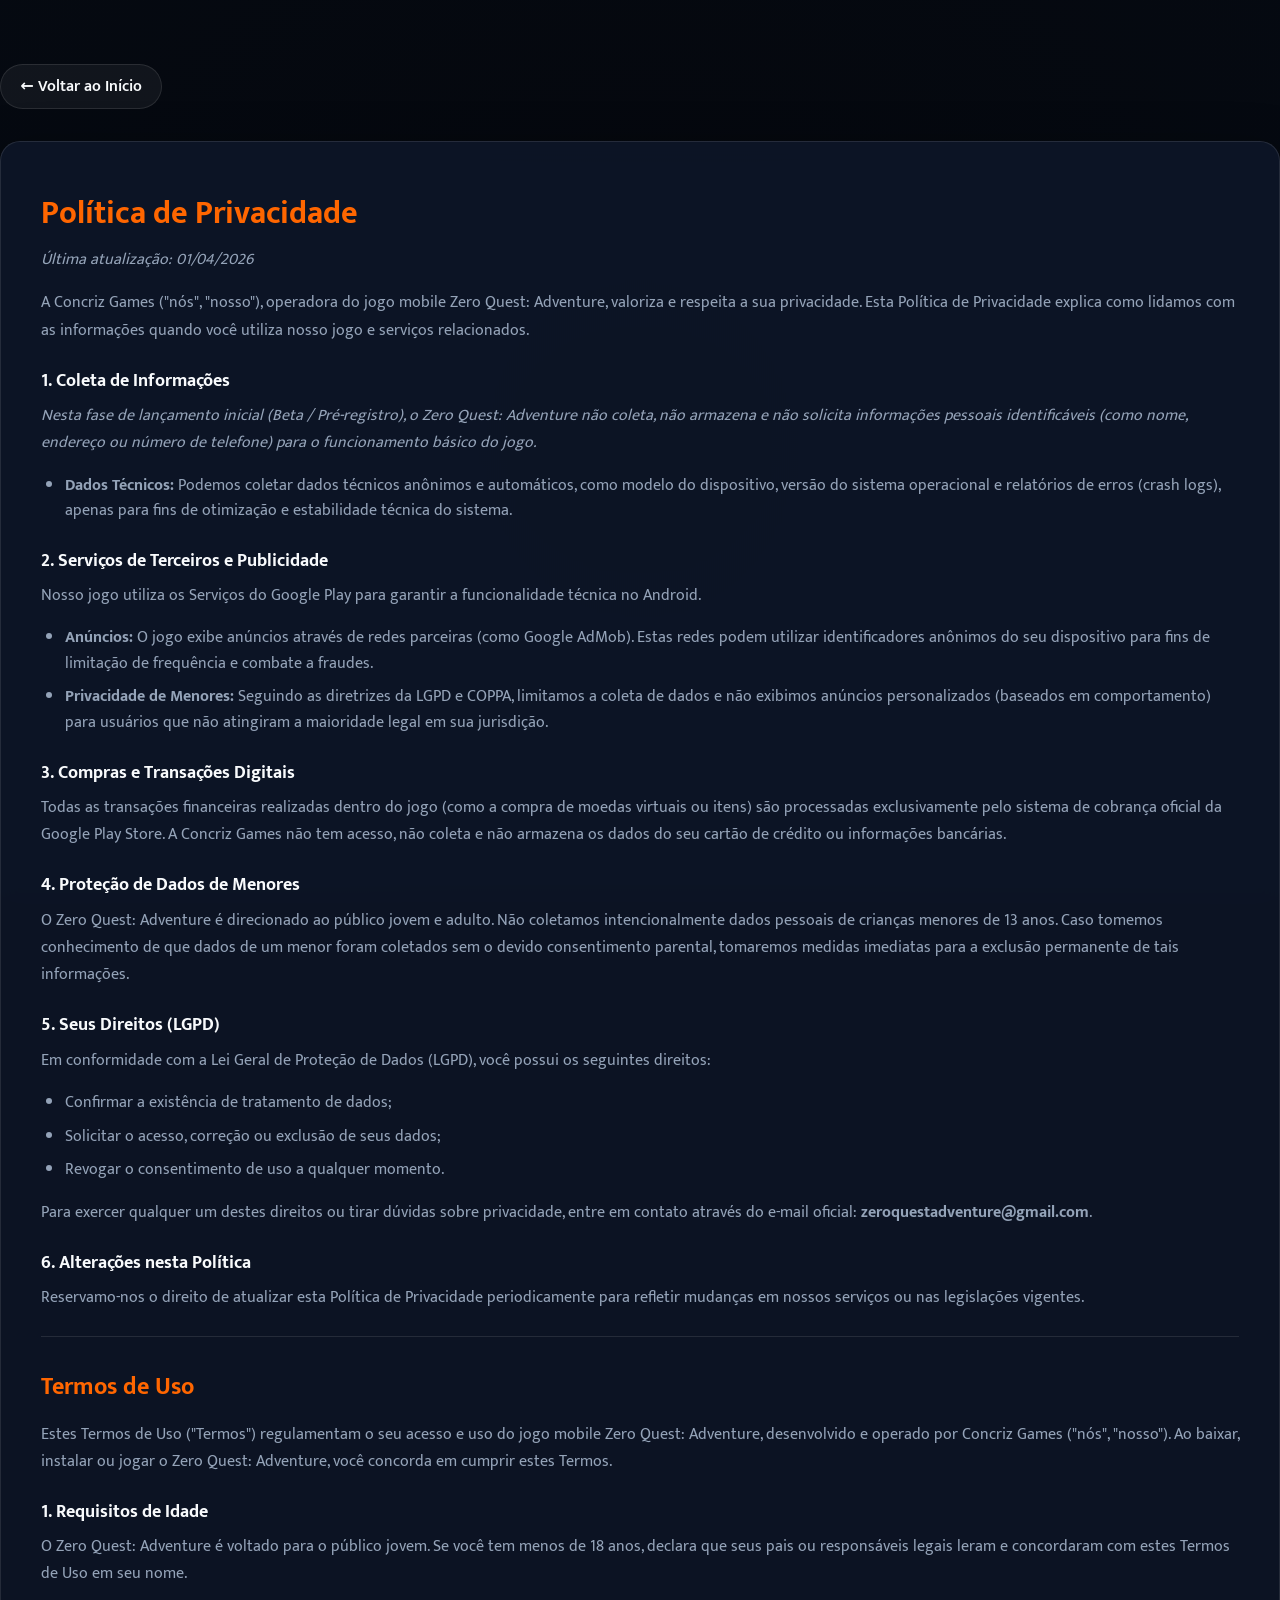
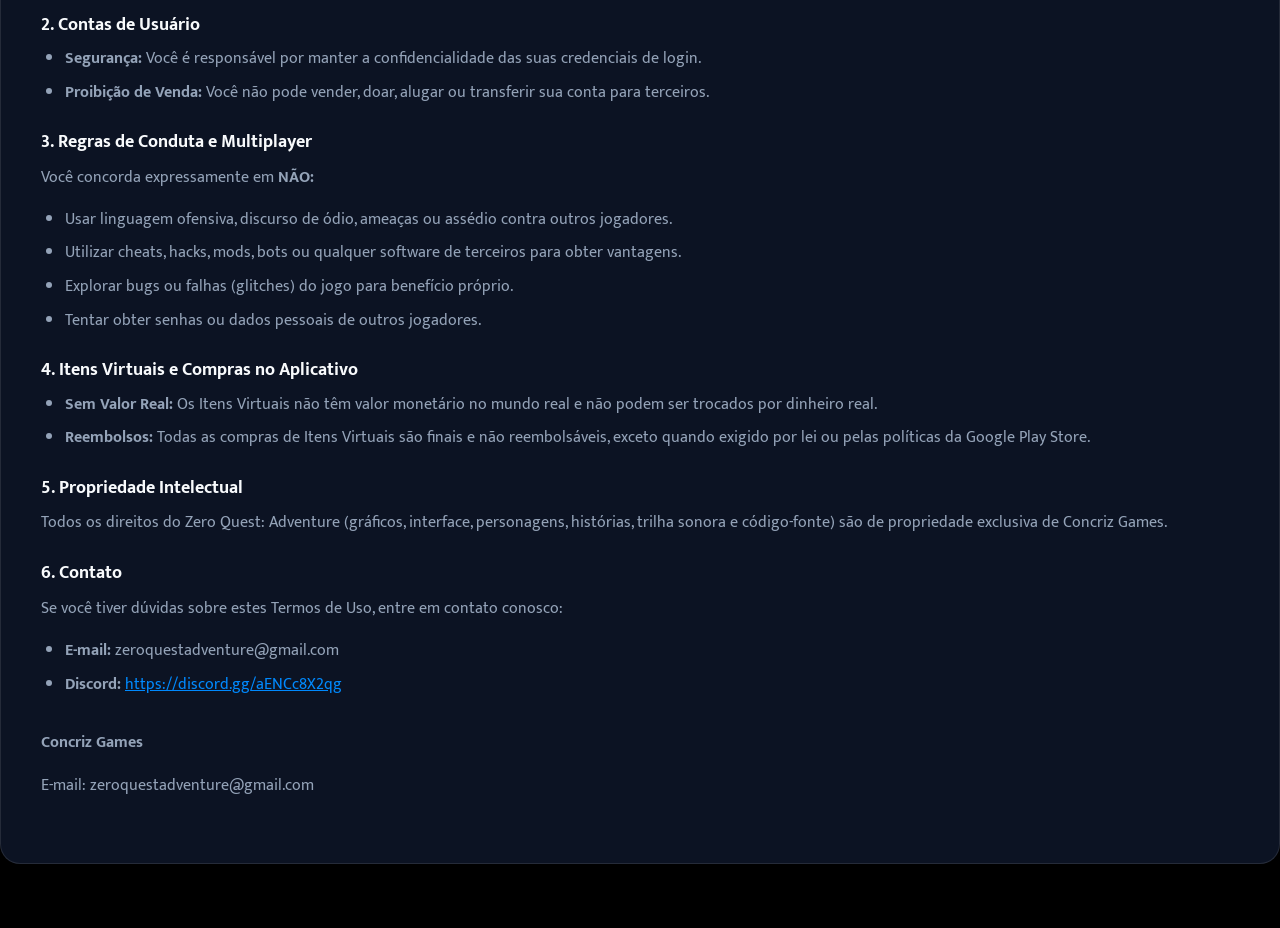
==== termos/index.html @ dc9614eb "Create index.html teste termos" ====
<!DOCTYPE html>
<html lang="pt-BR">
<head>
  <meta charset="utf-8" />
  <title>Termos e Privacidade — Zero Quest Adventure</title>
  <meta name="viewport" content="width=device-width, initial-scale=1" />
  
  <!-- Aponta para a pasta de estilos no nível acima (../) -->
  <link rel="icon" type="image/x-icon" href="../assets/faviconcz.ico">
  <link rel="stylesheet" href="../styles/global.css">
  
  <link rel="preconnect" href="https://fonts.googleapis.com">
  <link rel="preconnect" href="https://fonts.gstatic.com" crossorigin>
  <link href="https://fonts.googleapis.com/css2?family=Mukta:wght@400;600;700&display=swap" rel="stylesheet">
  
  <style>
    /* Estilos específicos para a página de leitura de termos */
    .terms-page {
      padding: 4rem 0;
      min-height: 100vh;
      display: flex;
      flex-direction: column;
    }
    .terms-card {
      background: rgba(15, 23, 42, 0.85);
      backdrop-filter: blur(12px);
      -webkit-backdrop-filter: blur(12px);
      border: 1px solid rgba(255, 255, 255, 0.1);
      border-radius: 20px;
      padding: 3rem 2.5rem;
      margin-top: 2rem;
      box-shadow: 0 20px 50px rgba(0,0,0,0.5);
    }
    .terms-card h1 { color: var(--orange); font-size: 2rem; margin-bottom: 0.5rem; }
    .terms-card h2 { color: var(--orange); font-size: 1.5rem; margin: 2rem 0 1rem 0; }
    .terms-card h3 { color: var(--text); font-size: 1.1rem; margin: 1.5rem 0 0.5rem 0; }
    .terms-card p { color: var(--text-muted); margin-bottom: 1rem; line-height: 1.7; }
    .terms-card ul { padding-left: 1.5rem; margin-bottom: 1rem; color: var(--text-muted); }
    .terms-card li { margin-bottom: 0.5rem; line-height: 1.6; }
    .btn-back {
      display: inline-flex;
      align-items: center;
      gap: 8px;
      color: var(--text);
      text-decoration: none;
      font-weight: 600;
      background: rgba(255,255,255,0.05);
      padding: 0.6rem 1.2rem;
      border-radius: 50px;
      border: 1px solid rgba(255,255,255,0.1);
      transition: all 0.3s ease;
    }
    .btn-back:hover {
      background: var(--orange);
      color: #fff;
      border-color: var(--orange);
    }
  </style>
</head>
<body>

  <!-- Vídeo de Fundo -->
  <div id="background" aria-hidden="true">
    <video loop autoplay muted playsinline>
      <source src="../assets/VideobackgroundsiteComp.mp4" type="video/mp4">
    </video>
    <div class="bg-overlay"></div>
  </div>

  <div class="terms-page container">
    <div>
      <a href="../" class="btn-back">← Voltar ao Início</a>
    </div>

    <main class="terms-card">
      <h1>Política de Privacidade</h1>
      <p><i>Última atualização: 01/04/2026</i></p>
      <p>A Concriz Games ("nós", "nosso"), operadora do jogo mobile Zero Quest: Adventure, valoriza e respeita a sua privacidade. Esta Política de Privacidade explica como lidamos com as informações quando você utiliza nosso jogo e serviços relacionados.</p>
      
      <h3>1. Coleta de Informações</h3>
      <p><i>Nesta fase de lançamento inicial (Beta / Pré-registro), o Zero Quest: Adventure não coleta, não armazena e não solicita informações pessoais identificáveis (como nome, endereço ou número de telefone) para o funcionamento básico do jogo.</i></p>
      <ul>
        <li><b>Dados Técnicos:</b> Podemos coletar dados técnicos anônimos e automáticos, como modelo do dispositivo, versão do sistema operacional e relatórios de erros (crash logs), apenas para fins de otimização e estabilidade técnica do sistema.</li>
      </ul>

      <h3>2. Serviços de Terceiros e Publicidade</h3>
      <p>Nosso jogo utiliza os Serviços do Google Play para garantir a funcionalidade técnica no Android.</p>
      <ul>
        <li><b>Anúncios:</b> O jogo exibe anúncios através de redes parceiras (como Google AdMob). Estas redes podem utilizar identificadores anônimos do seu dispositivo para fins de limitação de frequência e combate a fraudes.</li>
        <li><b>Privacidade de Menores:</b> Seguindo as diretrizes da LGPD e COPPA, limitamos a coleta de dados e não exibimos anúncios personalizados (baseados em comportamento) para usuários que não atingiram a maioridade legal em sua jurisdição.</li>
      </ul>

      <h3>3. Compras e Transações Digitais</h3>
      <p>Todas as transações financeiras realizadas dentro do jogo (como a compra de moedas virtuais ou itens) são processadas exclusivamente pelo sistema de cobrança oficial da Google Play Store. A Concriz Games não tem acesso, não coleta e não armazena os dados do seu cartão de crédito ou informações bancárias.</p>

      <h3>4. Proteção de Dados de Menores</h3>
      <p>O Zero Quest: Adventure é direcionado ao público jovem e adulto. Não coletamos intencionalmente dados pessoais de crianças menores de 13 anos. Caso tomemos conhecimento de que dados de um menor foram coletados sem o devido consentimento parental, tomaremos medidas imediatas para a exclusão permanente de tais informações.</p>

      <h3>5. Seus Direitos (LGPD)</h3>
      <p>Em conformidade com a Lei Geral de Proteção de Dados (LGPD), você possui os seguintes direitos:</p>
      <ul>
        <li>Confirmar a existência de tratamento de dados;</li>
        <li>Solicitar o acesso, correção ou exclusão de seus dados;</li>
        <li>Revogar o consentimento de uso a qualquer momento.</li>
      </ul>
      <p>Para exercer qualquer um destes direitos ou tirar dúvidas sobre privacidade, entre em contato através do e-mail oficial: <b>zeroquestadventure@gmail.com</b>.</p>

      <h3>6. Alterações nesta Política</h3>
      <p>Reservamo-nos o direito de atualizar esta Política de Privacidade periodicamente para refletir mudanças em nossos serviços ou nas legislações vigentes.</p>

      <hr class="divider">

      <h2>Termos de Uso</h2>
      <p>Estes Termos de Uso ("Termos") regulamentam o seu acesso e uso do jogo mobile Zero Quest: Adventure, desenvolvido e operado por Concriz Games ("nós", "nosso"). Ao baixar, instalar ou jogar o Zero Quest: Adventure, você concorda em cumprir estes Termos.</p>

      <h3>1. Requisitos de Idade</h3>
      <p>O Zero Quest: Adventure é voltado para o público jovem. Se você tem menos de 18 anos, declara que seus pais ou responsáveis legais leram e concordaram com estes Termos de Uso em seu nome.</p>

      <h3>2. Contas de Usuário</h3>
      <ul>
        <li><b>Segurança:</b> Você é responsável por manter a confidencialidade das suas credenciais de login.</li>
        <li><b>Proibição de Venda:</b> Você não pode vender, doar, alugar ou transferir sua conta para terceiros.</li>
      </ul>

      <h3>3. Regras de Conduta e Multiplayer</h3>
      <p>Você concorda expressamente em <b>NÃO:</b></p>
      <ul>
        <li>Usar linguagem ofensiva, discurso de ódio, ameaças ou assédio contra outros jogadores.</li>
        <li>Utilizar cheats, hacks, mods, bots ou qualquer software de terceiros para obter vantagens.</li>
        <li>Explorar bugs ou falhas (glitches) do jogo para benefício próprio.</li>
        <li>Tentar obter senhas ou dados pessoais de outros jogadores.</li>
      </ul>

      <h3>4. Itens Virtuais e Compras no Aplicativo</h3>
      <ul>
        <li><b>Sem Valor Real:</b> Os Itens Virtuais não têm valor monetário no mundo real e não podem ser trocados por dinheiro real.</li>
        <li><b>Reembolsos:</b> Todas as compras de Itens Virtuais são finais e não reembolsáveis, exceto quando exigido por lei ou pelas políticas da Google Play Store.</li>
      </ul>

      <h3>5. Propriedade Intelectual</h3>
      <p>Todos os direitos do Zero Quest: Adventure (gráficos, interface, personagens, histórias, trilha sonora e código-fonte) são de propriedade exclusiva de Concriz Games.</p>

      <h3>6. Contato</h3>
      <p>Se você tiver dúvidas sobre estes Termos de Uso, entre em contato conosco:</p>
      <ul>
        <li><b>E-mail:</b> zeroquestadventure@gmail.com</li>
        <li><b>Discord:</b> <a href="https://discord.gg/aENCc8X2qg" target="_blank" style="color:var(--blue)">https://discord.gg/aENCc8X2qg</a></li>
      </ul>

      <div style="margin-top: 2rem;">
        <p><strong>Concriz Games</strong></p>
        <p>E-mail: zeroquestadventure@gmail.com</p>
      </div>
    </main>
  </div>

</body>
</html>
---- styles/global.css ----
/* =========================================
   ZERO QUEST - CSS UNIFICADO
   ========================================= */

:root {
  --text: #F8FAFC;
  --text-muted: #94A3B8;
  --orange: #FF6600;
  --orange-glow: rgba(255, 102, 0, 0.4);
  --blue: #0089FD;
  --blue-glow: rgba(0, 137, 253, 0.4);
  --bg-glass: rgba(15, 23, 42, 0.6);
  --border-glass: rgba(255, 255, 255, 0.1);
  --max-width: 1280px;
}

* { box-sizing: border-box; margin: 0; padding: 0; }
html { font-family: 'Mukta', system-ui, sans-serif; font-size: 16px; scroll-behavior: smooth; }
body {
  background: #000; color: var(--text);
  line-height: 1.5; overflow-x: hidden;
  -webkit-font-smoothing: antialiased;
}
#app { min-height: 100vh; display: flex; flex-direction: column; }
.container { width: 100%; max-width: var(--max-width); margin: 0 auto; padding: 0 24px; }
body.modal-open { overflow: hidden; }

/* --- BACKGROUND --- */
#background { position: fixed; inset: 0; z-index: -2; width: 100%; height: 100vh; overflow: hidden; background: #000; }
#background video { width: 100%; height: 100%; object-fit: cover; display: block; filter: brightness(0.9); }
.bg-overlay {
  position: absolute; inset: 0;
  background: radial-gradient(circle at center, rgba(15,23,42,0.3) 0%, rgba(6,11,20,0.85) 100%);
  pointer-events: none; z-index: -1;
}

/* --- HEADER --- */
.site-header { width: 100%; position: relative; z-index: 100; padding-top: 1.5rem; }
.header-inner {
  display: flex; align-items: center; justify-content: space-between;
  background: var(--bg-glass); backdrop-filter: blur(12px); -webkit-backdrop-filter: blur(12px);
  border: 1px solid var(--border-glass); border-radius: 100px;
  padding: 0.75rem 2rem; box-shadow: 0 8px 32px rgba(0,0,0,0.3);
}
.brand .logo { height: 50px; width: auto; transition: transform 0.3s ease; }
.brand:hover .logo { transform: scale(1.05); }

.navigation ul { display: flex; gap: 2rem; list-style: none; align-items: center; }
.navigation__link {
  color: var(--text); text-decoration: none; font-weight: 600; text-transform: uppercase;
  font-size: 0.9rem; letter-spacing: 1px; transition: color 0.3s; position: relative;
}
.navigation__link::after {
  content: ''; position: absolute; bottom: -4px; left: 0; width: 100%; height: 2px;
  background: var(--orange); transform: scaleX(0); transform-origin: right; transition: transform 0.3s ease;
}
.navigation__link:hover { color: var(--orange); }
.navigation__link:hover::after { transform: scaleX(1); transform-origin: left; }

.menu-toggle { display: none; background: none; border: none; color: var(--text); cursor: pointer; }

@media (max-width: 768px) {
  .menu-toggle { display: block; }
  .navigation {
    position: absolute; top: 110%; left: 1rem; right: 1rem; background: rgba(15,23,42,0.95);
    backdrop-filter: blur(10px); border: 1px solid var(--border-glass); border-radius: 16px;
    padding: 1rem; opacity: 0; visibility: hidden; transition: all 0.3s ease; transform: translateY(-10px);
  }
  .navigation.active { opacity: 1; visibility: visible; transform: translateY(0); }
  .navigation ul { flex-direction: column; gap: 1rem; }
  .navigation__link { display: inline-block; padding: 0.5rem; }
}

/* --- MAIN & BUTTONS --- */
.main {
  display: flex; align-items: center; justify-content: space-between; gap: 4rem;
  padding: 4rem 0; flex: 1;
}
.main__info { flex: 1; max-width: 600px; }
.hero-icon { width: 100%; max-width: 380px; margin-bottom: 1.5rem; filter: drop-shadow(0 10px 20px rgba(0,0,0,0.5)); }
.hero-description { font-size: 1.1rem; color: var(--text-muted); margin-bottom: 2.5rem; line-height: 1.6; }

.cta-group { display: flex; gap: 1rem; flex-wrap: wrap; }
.cta {
  display: flex; align-items: center; justify-content: center; gap: 10px;
  padding: 1rem 1.75rem; border-radius: 12px; font-weight: 700; font-size: 1rem;
  text-transform: uppercase; text-decoration: none; cursor: pointer; border: none;
  transition: all 0.3s cubic-bezier(0.25, 0.8, 0.25, 1);
}
/* AQUI ESTÁ A REGRA QUE CORRIGE O TAMANHO DOS ÍCONES GIGANTES */
.cta svg { width: 24px; height: 24px; flex-shrink: 0; }

.cta-primary { background: var(--orange); color: #fff; box-shadow: 0 0 20px var(--orange-glow); }
.cta-primary:hover { transform: translateY(-3px); box-shadow: 0 8px 30px rgba(255, 102, 0, 0.6); }

.cta-secondary { background: var(--bg-glass); color: var(--text); border: 1px solid var(--blue); box-shadow: 0 0 20px var(--blue-glow); backdrop-filter: blur(5px); }
.cta-secondary:hover { background: var(--blue); transform: translateY(-3px); box-shadow: 0 8px 30px rgba(0, 137, 253, 0.6); }

.main__character-wrapper { flex: 1; display: flex; justify-content: center; }
.main__character { width: 100%; max-width: 650px; animation: float 6s ease-in-out infinite; filter: drop-shadow(0 30px 40px rgba(0,0,0,0.6)); }

@keyframes float {
  0%, 100% { transform: translateY(0); }
  50% { transform: translateY(-15px); }
}

@media (max-width: 992px) {
  .main { flex-direction: column-reverse; text-align: center; padding: 2rem 0; gap: 2rem; }
  .hero-icon { margin: 0 auto 1.5rem; }
  .cta-group { justify-content: center; }
  .main__character { max-width: 80%; }
}

/* --- SOCIAL DOCK --- */
.social-dock {
  position: fixed; right: 24px; top: 50%; transform: translateY(-50%);
  display: flex; flex-direction: column; gap: 12px;
  background: var(--bg-glass); backdrop-filter: blur(12px); border: 1px solid var(--border-glass);
  padding: 12px; border-radius: 30px; z-index: 100; box-shadow: 0 10px 30px rgba(0,0,0,0.3);
}
.social-btn {
  width: 44px; height: 44px; display: flex; align-items: center; justify-content: center;
  border-radius: 50%; background: rgba(255,255,255,0.05); color: var(--text);
  transition: all 0.3s ease; text-decoration: none;
}
.social-btn svg { width: 22px; height: 22px; }
.social-btn.instagram:hover { background: #E1306C; transform: scale(1.15); box-shadow: 0 0 15px rgba(225,48,108,0.5); }
.social-btn.youtube:hover { background: #FF0000; transform: scale(1.15); box-shadow: 0 0 15px rgba(255,0,0,0.5); }
.social-btn.tiktok:hover { background: #00f2fe; color: #000; transform: scale(1.15); box-shadow: 0 0 15px rgba(0,242,254,0.5); }

@media (max-width: 768px) {
  .social-dock {
    top: auto; bottom: 24px; right: 50%; transform: translateX(50%);
    flex-direction: row; border-radius: 40px; padding: 8px 16px;
  }
}

/* --- MODAIS --- */
.modal { position: fixed; inset: 0; z-index: 999; display: flex; align-items: center; justify-content: center; opacity: 0; visibility: hidden; transition: all 0.3s ease; }
.modal.open { opacity: 1; visibility: visible; }
.modal-overlay { position: absolute; inset: 0; background: rgba(0,0,0,0.8); backdrop-filter: blur(5px); }

.modal-panel {
  position: relative; width: 90%; max-width: 600px; max-height: 85vh;
  background: rgba(15, 23, 42, 0.95); border: 1px solid var(--border-glass); border-radius: 20px;
  box-shadow: 0 25px 50px rgba(0,0,0,0.5); display: flex; flex-direction: column;
  transform: scale(0.95) translateY(10px); transition: transform 0.4s cubic-bezier(0.175, 0.885, 0.32, 1.275);
}
.modal-panel--wide { max-width: 900px; }
.modal.open .modal-panel { transform: scale(1) translateY(0); }

.modal-header { display: flex; justify-content: space-between; align-items: center; padding: 1.5rem; border-bottom: 1px solid var(--border-glass); }
.modal-header h2 { font-size: 1.25rem; margin: 0; color: var(--text); }
.modal-close { background: none; border: none; color: var(--text-muted); font-size: 1.5rem; cursor: pointer; transition: color 0.2s; }
.modal-close:hover { color: var(--orange); }

.modal-body { padding: 1.5rem; overflow-y: auto; }
.modal-body::-webkit-scrollbar { width: 6px; }
.modal-body::-webkit-scrollbar-thumb { background: var(--orange); border-radius: 10px; }

.video-container { position: relative; padding-bottom: 56.25%; height: 0; overflow: hidden; border-radius: 12px; background: #000; }
.video-container iframe { position: absolute; top: 0; left: 0; width: 100%; height: 100%; border: none; }

.modern-form .input-group { margin-bottom: 1rem; }
.modern-form label { display: block; font-size: 0.9rem; color: var(--text-muted); margin-bottom: 0.5rem; }
.modern-form input, .modern-form textarea {
  width: 100%; padding: 0.75rem 1rem; background: rgba(0,0,0,0.3); border: 1px solid var(--border-glass);
  border-radius: 8px; color: var(--text); font-family: inherit; transition: border 0.3s;
}
.modern-form input:focus, .modern-form textarea:focus { outline: none; border-color: var(--orange); }
.modal-actions { margin-top: 1.5rem; text-align: right; }

/* Footer Terms */
.footer-terms { margin-top: auto; padding: 2rem; text-align: center; z-index: 10; position: relative; }
.terms-link {
  color: var(--text-muted); font-size: 0.85rem; text-transform: uppercase; letter-spacing: 1.5px;
  text-decoration: none; transition: color 0.3s ease;
}
.terms-link:hover { color: var(--orange); }
.highlight { color: var(--orange); margin-bottom: 0.5rem; }
.divider { border: 0; height: 1px; background: var(--border-glass); margin: 1.5rem 0; }
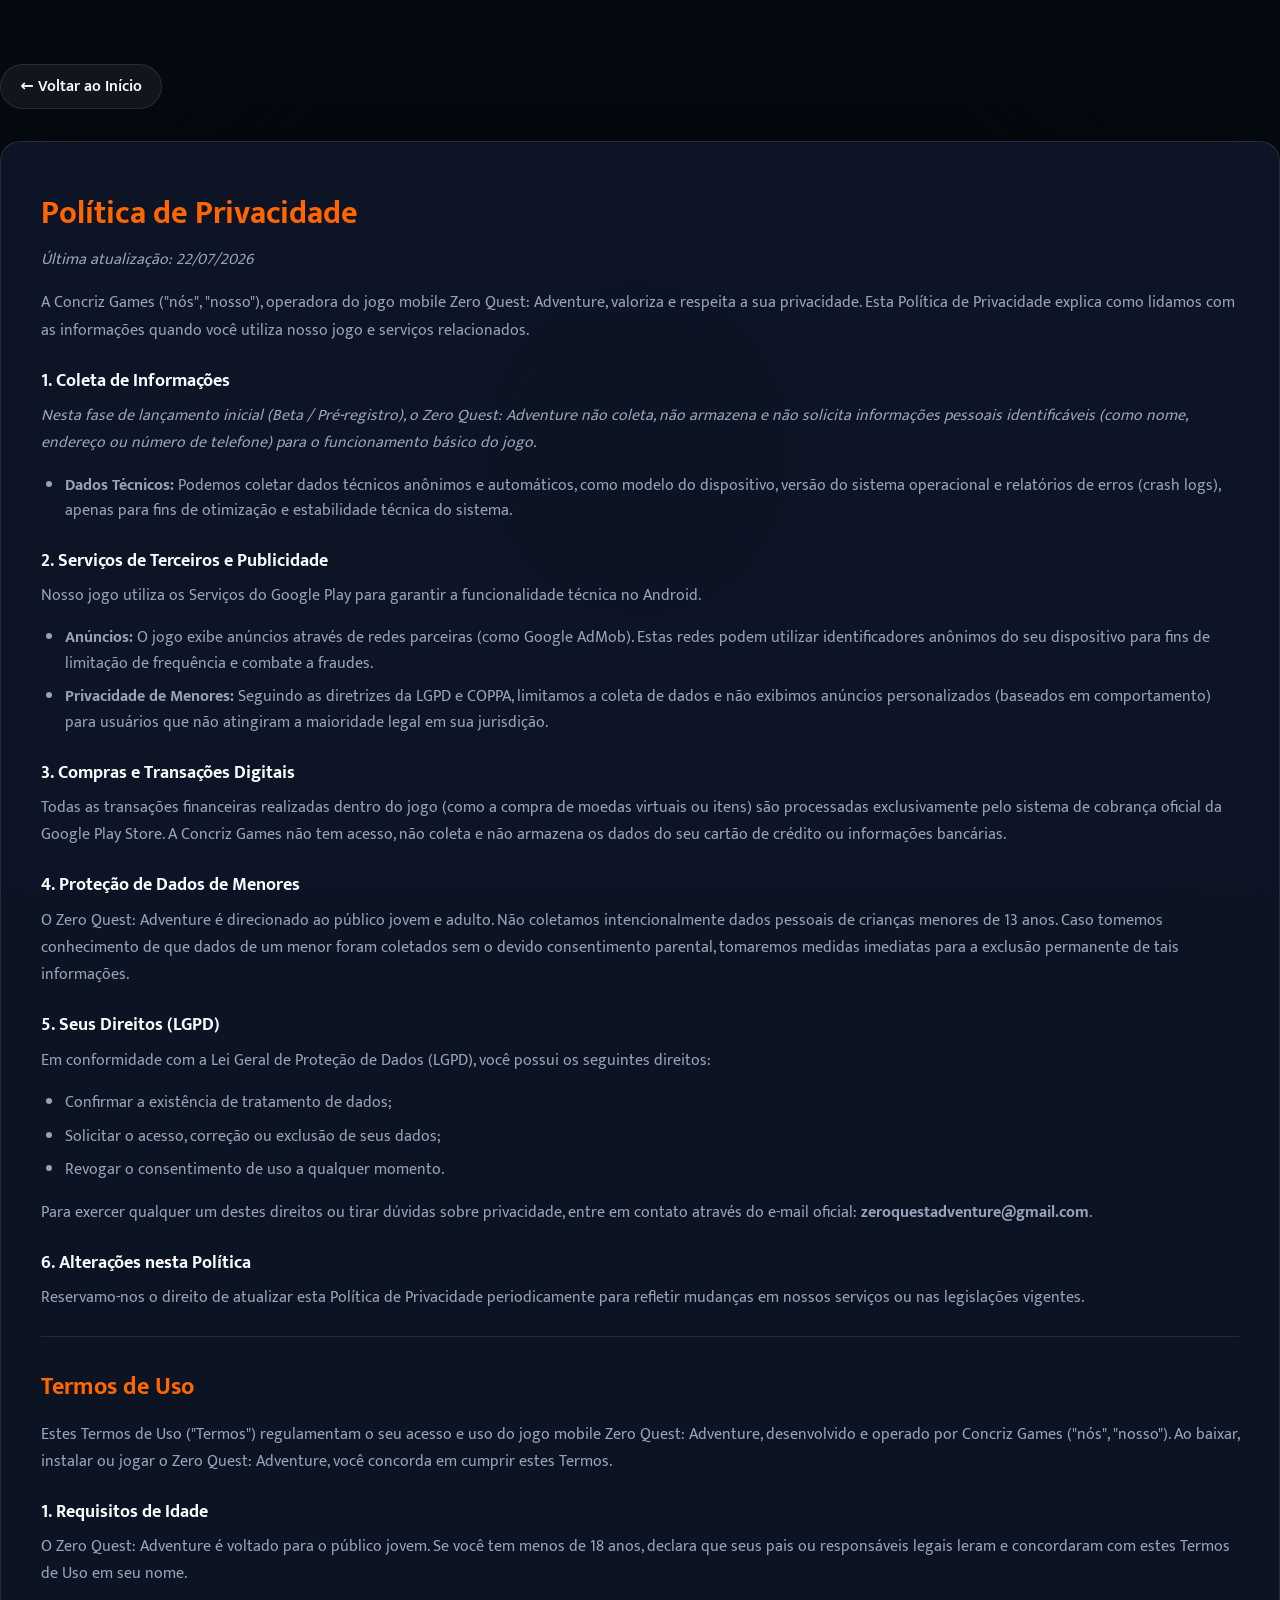
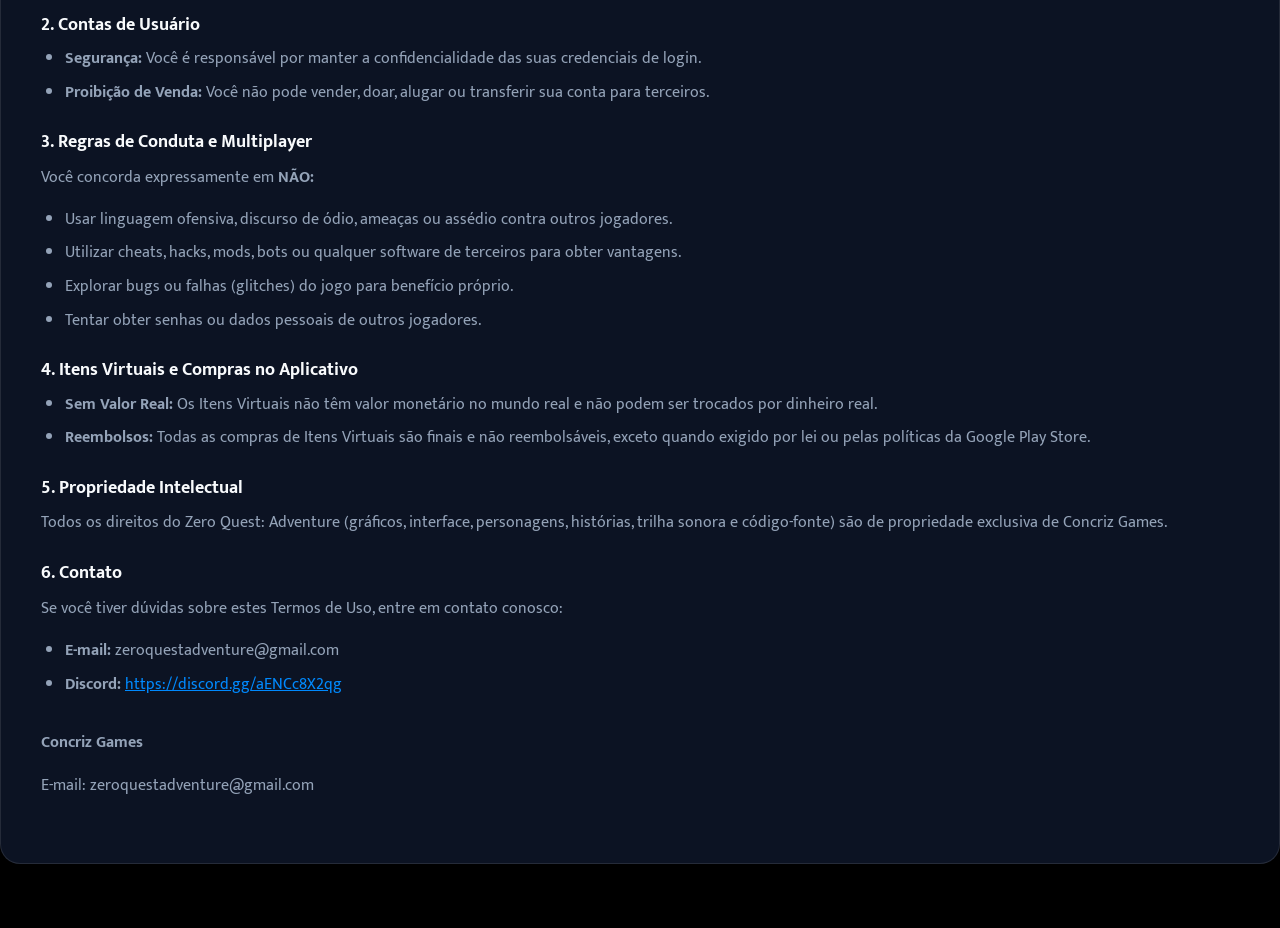
==== commit fcd8e658: "Update index.html data termos" ====
--- a/termos/index.html
+++ b/termos/index.html
@@ -74,7 +74,7 @@
 
     <main class="terms-card">
       <h1>Política de Privacidade</h1>
-      <p><i>Última atualização: 01/04/2026</i></p>
+      <p><i>Última atualização: 22/07/2026</i></p>
       <p>A Concriz Games ("nós", "nosso"), operadora do jogo mobile Zero Quest: Adventure, valoriza e respeita a sua privacidade. Esta Política de Privacidade explica como lidamos com as informações quando você utiliza nosso jogo e serviços relacionados.</p>
       
       <h3>1. Coleta de Informações</h3>
--- a/styles/global.css
+++ b/styles/global.css
@@ -127,6 +127,7 @@
 .social-btn.instagram:hover { background: #E1306C; transform: scale(1.15); box-shadow: 0 0 15px rgba(225,48,108,0.5); }
 .social-btn.youtube:hover { background: #FF0000; transform: scale(1.15); box-shadow: 0 0 15px rgba(255,0,0,0.5); }
 .social-btn.tiktok:hover { background: #00f2fe; color: #000; transform: scale(1.15); box-shadow: 0 0 15px rgba(0,242,254,0.5); }
+.social-btn.discord:hover { background: #5865F2; transform: scale(1.15); box-shadow: 0 0 15px rgba(88,101,242,0.5); }
 
 @media (max-width: 768px) {
   .social-dock {
